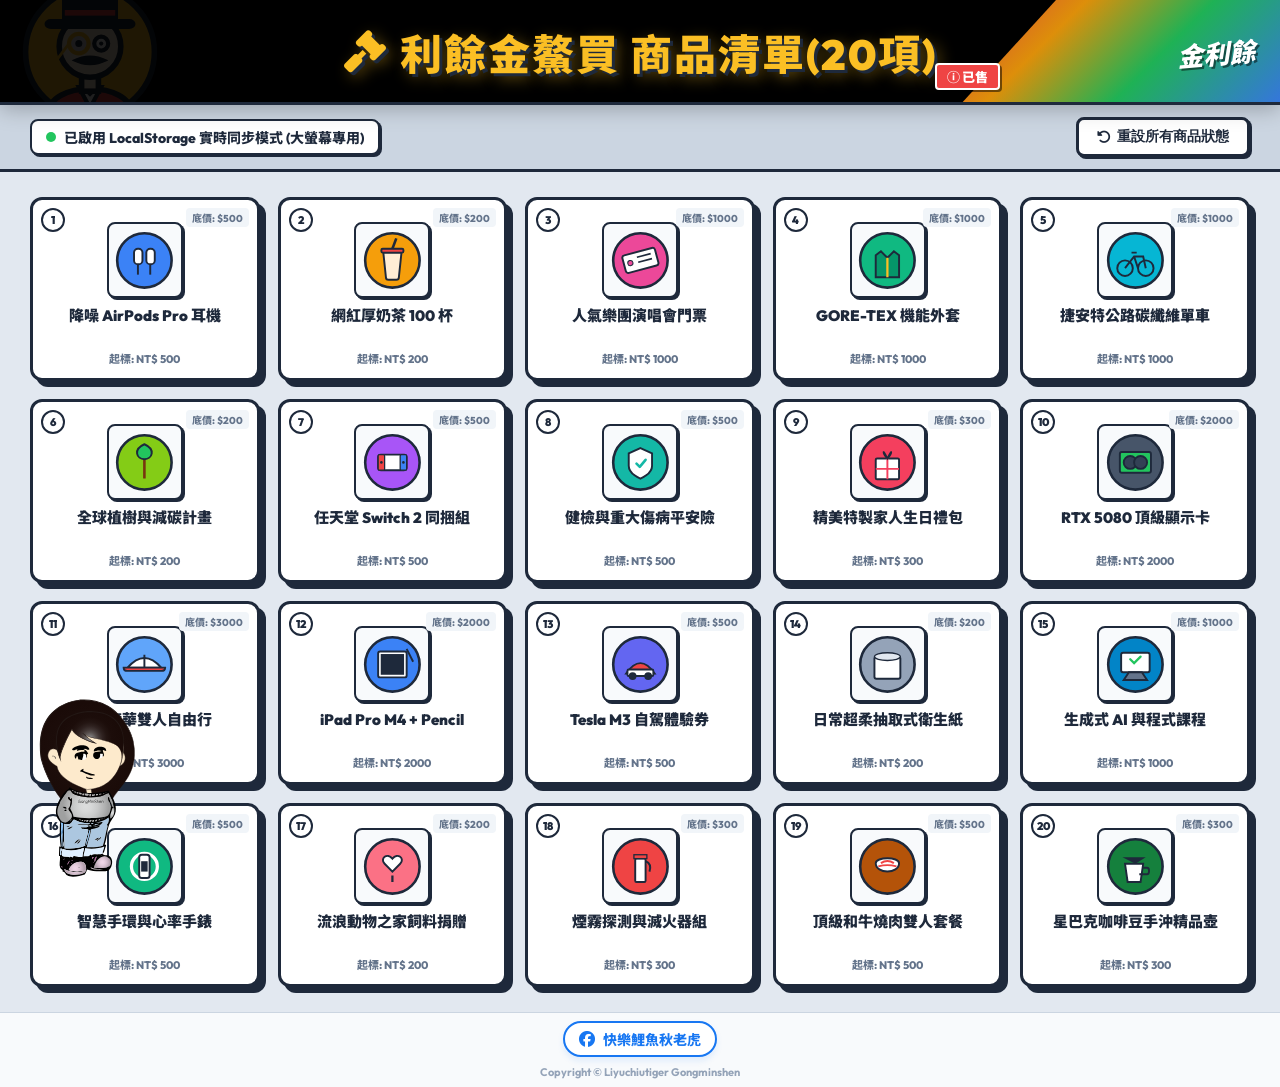
==== catalog.html @ 0e5d4ca4 "202607142139A" ====
<!DOCTYPE html>
<html lang="zh-TW">
<head>
    <meta charset="UTF-8">
    <meta name="viewport" content="width=device-width, initial-scale=1.0">
    <title>利餘金鰲買 - 大螢幕投影商品看板 (20項)</title>
    <link rel="preconnect" href="https://fonts.googleapis.com">
    <link rel="preconnect" href="https://fonts.gstatic.com" crossorigin>
    <link href="https://fonts.googleapis.com/css2?family=Outfit:wght@400;600;800;900&family=Noto+Sans+TC:wght@400;700;900&display=swap" rel="stylesheet">
    <link rel="stylesheet" href="https://cdnjs.cloudflare.com/ajax/libs/font-awesome/6.4.0/css/all.min.css">
    <style>
        :root {
            --primary: #1e293b;
            --border-dark: #1e293b;
            --border-width: 3px;
            --warning: #ef4444; /* 已售紅色 */
            --gold: #f59e0b; /* 標題金色 */
            --flat-shadow: 6px 6px 0px #1e293b;
            --flat-shadow-sm: 4px 4px 0px #1e293b;
            --flat-shadow-xs: 2px 2px 0px #1e293b;
        }

        * {
            box-sizing: border-box;
            margin: 0;
            padding: 0;
        }

        body {
            font-family: 'Outfit', 'Noto Sans TC', sans-serif;
            background-color: #e2e8f0;
            color: var(--primary);
            overflow-x: hidden;
            min-height: 100vh;
            display: flex;
            flex-direction: column;
        }

        /* 頂部投影大標題列 (高度還原圖片風格，帶點現代精緻質感) */
        .catalog-header {
            background-color: #000000;
            width: 100%;
            height: 105px;
            position: relative;
            display: flex;
            align-items: center;
            justify-content: center;
            border-bottom: var(--border-width) solid var(--border-dark);
            overflow: hidden;
            box-shadow: 0 4px 20px rgba(0, 0, 0, 0.25);
        }

        /* 裝飾炫帶 */
        .rainbow-ribbon {
            position: absolute;
            top: 0;
            right: 0;
            width: 320px;
            height: 105px;
            pointer-events: none;
            background: linear-gradient(135deg, rgba(239, 68, 68, 0.9) 0%, rgba(245, 158, 11, 0.9) 30%, rgba(34, 197, 94, 0.9) 60%, rgba(59, 130, 246, 0.9) 100%);
            clip-path: polygon(30% 0, 100% 0, 100% 100%, 0% 100%);
            display: flex;
            align-items: center;
            justify-content: flex-end;
            padding-right: 25px;
        }

        .gold-brand-text {
            color: white;
            font-weight: 900;
            font-size: 26px;
            font-style: italic;
            text-shadow: 2px 2px 0px rgba(0, 0, 0, 0.5);
            transform: rotate(-5deg);
        }

        .catalog-title {
            color: #fbbf24; /* 金黃色 */
            font-size: 42px;
            font-weight: 900;
            letter-spacing: 2px;
            text-shadow: 3px 3px 0px #1e293b, 5px 5px 15px rgba(251, 191, 36, 0.4);
            display: flex;
            align-items: center;
            gap: 12px;
            z-index: 10;
        }

        /* 已售標誌說明 */
        .sold-info-tag {
            position: absolute;
            bottom: 12px;
            right: 280px;
            background-color: var(--warning);
            color: white;
            border: 2px solid white;
            padding: 2px 10px;
            border-radius: 4px;
            font-size: 13px;
            font-weight: 900;
            box-shadow: 2px 2px 0px rgba(0,0,0,0.5);
            z-index: 10;
        }

        /* 吉祥物左下角裝飾 */
        .mascot-bg-decor {
            position: absolute;
            left: 20px;
            bottom: -20px;
            width: 140px;
            opacity: 0.12;
            pointer-events: none;
            transform: scaleX(-1);
        }

        /* 控制工具列 */
        .toolbar {
            padding: 12px 30px;
            background-color: #cbd5e1;
            border-bottom: var(--border-width) solid var(--border-dark);
            display: flex;
            justify-content: space-between;
            align-items: center;
        }

        .status-badge {
            background-color: white;
            border: 2px solid var(--border-dark);
            padding: 6px 14px;
            border-radius: 8px;
            font-size: 14px;
            font-weight: 800;
            display: flex;
            align-items: center;
            gap: 8px;
            box-shadow: var(--flat-shadow-xs);
        }

        .pulse-dot {
            width: 10px;
            height: 10px;
            background-color: #22c55e;
            border-radius: 50%;
            animation: pulseGreen 1.5s infinite;
        }

        @keyframes pulseGreen {
            0% { transform: scale(0.95); box-shadow: 0 0 0 0 rgba(34, 197, 94, 0.7); }
            70% { transform: scale(1); box-shadow: 0 0 0 6px rgba(34, 197, 94, 0); }
            100% { transform: scale(0.95); box-shadow: 0 0 0 0 rgba(34, 197, 94, 0); }
        }

        .btn-reset {
            background: white;
            color: var(--primary);
            border: var(--border-width) solid var(--border-dark);
            padding: 8px 18px;
            font-size: 14px;
            font-weight: 900;
            border-radius: 8px;
            cursor: pointer;
            box-shadow: var(--flat-shadow-xs);
            transition: all 0.15s ease;
            display: inline-flex;
            align-items: center;
            gap: 6px;
        }

        .btn-reset:hover {
            background: #f8fafc;
            transform: translate(-1px, -1px);
            box-shadow: var(--flat-shadow-sm);
        }

        .btn-reset:active {
            transform: translate(1px, 1px);
            box-shadow: none;
        }

        /* 4x5 商品卡片大網格 */
        .catalog-grid {
            flex-grow: 1;
            padding: 25px 30px;
            display: grid;
            grid-template-columns: repeat(5, 1fr);
            grid-template-rows: repeat(4, 1fr);
            gap: 18px;
            max-width: 1600px;
            width: 100%;
            margin: 0 auto;
        }

        /* 商品大卡片 */
        .catalog-card {
            background-color: #ffffff;
            border: var(--border-width) solid var(--border-dark);
            border-radius: 12px;
            padding: 12px;
            display: flex;
            flex-direction: column;
            align-items: center;
            justify-content: space-between;
            position: relative;
            cursor: pointer;
            user-select: none;
            box-shadow: var(--flat-shadow);
            transition: transform 0.15s, box-shadow 0.15s;
            overflow: hidden;
        }

        .catalog-card:hover {
            transform: translate(-2px, -2px);
            box-shadow: 8px 8px 0px var(--border-dark);
        }

        .catalog-card:active {
            transform: translate(2px, 2px);
            box-shadow: var(--flat-shadow-xs);
        }

        /* 商品編號與標籤 */
        .card-number {
            position: absolute;
            top: 8px;
            left: 8px;
            background-color: var(--primary-light);
            border: 2px solid var(--border-dark);
            width: 24px;
            height: 24px;
            border-radius: 50%;
            display: flex;
            align-items: center;
            justify-content: center;
            font-size: 11px;
            font-weight: 900;
        }

        .card-price-tag {
            position: absolute;
            top: 8px;
            right: 8px;
            font-size: 10px;
            font-weight: 800;
            color: #64748b;
            background-color: #f1f5f9;
            padding: 2px 6px;
            border-radius: 4px;
        }

        /* 卡片向量圖標 */
        .card-vector-box {
            width: 76px;
            height: 76px;
            border: 2px solid var(--border-dark);
            border-radius: 8px;
            background-color: #f8fafc;
            display: flex;
            align-items: center;
            justify-content: center;
            margin-top: 10px;
            margin-bottom: 8px;
            box-shadow: var(--flat-shadow-xs);
        }

        .card-vector-box svg {
            width: 90%;
            height: 90%;
        }

        /* 商品名稱 */
        .card-name {
            font-size: 15px;
            font-weight: 900;
            color: var(--primary);
            text-align: center;
            line-height: 1.35;
            margin-bottom: 2px;
            width: 100%;
            display: -webkit-box;
            -webkit-line-clamp: 2;
            -webkit-box-orient: vertical;
            overflow: hidden;
            text-overflow: ellipsis;
            height: 40px;
        }

        /* 底部底價 */
        .card-bottom-price {
            font-size: 11px;
            font-weight: 800;
            color: #64748b;
            margin-top: 2px;
        }

        /* 紅色已售蓋章印章 (極致擬真傾斜設計) */
        .stamp-sold {
            position: absolute;
            width: 130px;
            height: 65px;
            border: 4px double var(--warning);
            border-radius: 8px;
            color: var(--warning);
            display: flex;
            flex-direction: column;
            align-items: center;
            justify-content: center;
            font-weight: 900;
            transform: rotate(-12deg) scale(2);
            opacity: 0;
            pointer-events: none;
            background-color: rgba(255, 255, 255, 0.9);
            z-index: 100;
            top: 50%;
            left: 50%;
            margin-top: -32.5px;
            margin-left: -65px;
            box-shadow: 0 0 5px rgba(239, 68, 68, 0.3);
            transition: all 0.2s cubic-bezier(0.175, 0.885, 0.32, 1.275);
        }

        .stamp-sold-title {
            font-size: 18px;
            letter-spacing: 2px;
            line-height: 1.1;
        }

        .stamp-sold-sub {
            font-size: 9px;
            font-family: var(--font-outfit);
            letter-spacing: 1px;
            line-height: 1.1;
        }

        /* 已售狀態下的卡片與印章樣式 */
        .catalog-card.sold {
            background-color: #fef2f2;
            border-color: var(--warning);
        }

        .catalog-card.sold:hover {
            transform: none;
            box-shadow: var(--flat-shadow);
        }

        .catalog-card.sold .stamp-sold {
            opacity: 1;
            transform: rotate(-12deg) scale(1);
        }

        .catalog-card.sold .card-vector-box {
            filter: grayscale(80%) opacity(60%);
        }

        .catalog-card.sold .card-name {
            color: #94a3b8;
        }

        /* 標註成交資訊 */
        .sold-winner-badge {
            position: absolute;
            bottom: 4px;
            background-color: rgba(30, 41, 59, 0.95);
            color: #fbbf24;
            font-size: 9.5px;
            font-weight: 800;
            padding: 1px 6px;
            border-radius: 4px;
            border: 1px solid var(--border-dark);
            z-index: 110;
            opacity: 0;
            transform: translateY(10px);
            transition: all 0.25s ease;
        }

        .catalog-card.sold .sold-winner-badge {
            opacity: 1;
            transform: translateY(0);
        }

        /* 音效與底部 */
        .bottom-credits {
            text-align: center;
            padding: 8px;
            font-size: 11px;
            color: #94a3b8;
            font-weight: 700;
            background-color: #f8fafc;
            border-top: 1.5px solid #cbd5e1;
        }

        /* --- 新增：吉祥物拖曳與特效樣式 --- */
        .mascot-draggable-container {
            position: fixed;
            left: 20px;
            bottom: 20px;
            width: 130px;
            height: auto;
            z-index: 10000;
            cursor: move;
            user-select: none;
            touch-action: none;
        }

        .mascot-hover-wrapper {
            width: 100%;
            height: auto;
            transition: filter 0.3s ease, transform 0.3s ease;
        }

        .mascot-img {
            width: 100%;
            height: auto;
            display: block;
            pointer-events: none; /* 防止圖片拖曳時瀏覽器預設開啟圖片 */
        }

        /* 懸停時彩色霓虹發光與抖動 */
        .mascot-hover-wrapper:hover {
            animation: mascot-shake 0.15s infinite linear, mascot-neon-glow 1.5s infinite linear;
        }

        @keyframes mascot-shake {
            0% { transform: translate(0, 0) rotate(0deg); }
            20% { transform: translate(-2px, 1px) rotate(-1.5deg); }
            40% { transform: translate(1px, -1px) rotate(1deg); }
            60% { transform: translate(-1px, 2px) rotate(-0.5deg); }
            80% { transform: translate(2px, 1px) rotate(1.5deg); }
            100% { transform: translate(0, 0) rotate(0deg); }
        }

        @keyframes mascot-neon-glow {
            0% {
                filter: drop-shadow(0 0 6px #ff007f) drop-shadow(0 0 15px #ff00ff);
            }
            20% {
                filter: drop-shadow(0 0 6px #00f0ff) drop-shadow(0 0 15px #00f0ff);
            }
            40% {
                filter: drop-shadow(0 0 6px #39ff14) drop-shadow(0 0 15px #39ff14);
            }
            60% {
                filter: drop-shadow(0 0 6px #ffff00) drop-shadow(0 0 15px #ffff00);
            }
            80% {
                filter: drop-shadow(0 0 6px #ff007f) drop-shadow(0 0 15px #ff007f);
            }
            100% {
                filter: drop-shadow(0 0 6px #ff00ff) drop-shadow(0 0 15px #ff00ff);
            }
        }

        /* --- 新增：FB 粉絲專頁按鈕樣式 --- */
        .fb-link-container {
            margin-bottom: 8px;
            display: flex;
            justify-content: center;
        }

        .fb-fanpage-link {
            display: inline-flex;
            align-items: center;
            gap: 8px;
            text-decoration: none;
            color: #1877f2;
            font-weight: 800;
            font-size: 14px;
            padding: 6px 14px;
            background-color: #ffffff;
            border: 2px solid #1877f2;
            border-radius: 20px;
            box-shadow: 0 4px 6px rgba(24, 119, 242, 0.1);
            transition: all 0.2s cubic-bezier(0.175, 0.885, 0.32, 1.275);
        }

        .fb-fanpage-link:hover {
            background-color: #1877f2;
            color: #ffffff;
            box-shadow: 0 6px 12px rgba(24, 119, 242, 0.25);
            transform: translateY(-2px);
        }

        .fb-icon {
            font-size: 16px;
        }
    </style>
</head>
<body>

    <!-- 吉祥物拖曳容器 -->
    <div id="mascot-draggable" class="mascot-draggable-container">
        <div class="mascot-hover-wrapper">
            <img src="image/LiyuChillGuy.svg" alt="吉祥物" class="mascot-img">
        </div>
    </div>

    <!-- 頂部黑底投影橫幅 -->
    <header class="catalog-header">
        <img src="image/Seller.svg" alt="Seller" class="mascot-bg-decor">
        <h1 class="catalog-title">
            <i class="fa-solid fa-gavel text-gold"></i> 利餘金鰲買 商品清單(20項)
        </h1>
        <div class="sold-info-tag">ⓘ 已售</div>
        <div class="rainbow-ribbon">
            <span class="gold-brand-text">金利餘</span>
        </div>
    </header>

    <!-- 工具列 -->
    <div class="toolbar">
        <div class="status-badge">
            <span class="pulse-dot"></span>
            <span>已啟用 LocalStorage 實時同步模式 (大螢幕專用)</span>
        </div>
        <button class="btn-reset" onclick="resetAllStatuses()"><i class="fa-solid fa-rotate-left"></i> 重設所有商品狀態</button>
    </div>

    <!-- 20項商品 4x5 網格 -->
    <main class="catalog-grid" id="catalog-grid">
        <!-- JS 動態生成 20 個商品方塊 -->
    </main>

    <!-- 頁尾宣告 -->
    <footer class="bottom-credits">
        <div class="fb-link-container">
            <a href="https://www.facebook.com/happyliyuchilltiger/" target="_blank" class="fb-fanpage-link">
                <i class="fa-brands fa-facebook fb-icon"></i>
                <span class="fb-text">快樂鯉魚秋老虎</span>
            </a>
        </div>
        Copyright © Liyuchiutiger Gongminshen
    </footer>

    <!-- JS 腳本 -->
    <script>
        // 與 game.js 完美同步的 20 項商品定義
        const ITEMS = [
            { id: 1, name: "降噪 AirPods Pro 耳機", basePrice: 500, svg: `<svg viewBox="0 0 100 100"><circle cx="50" cy="50" r="42" fill="#3b82f6" stroke="#1e293b" stroke-width="4"/><rect x="34" y="32" width="13" height="24" rx="6" fill="#ffffff" stroke="#1e293b" stroke-width="3"/><path d="M 40 56 L 40 72" stroke="#1e293b" stroke-width="3"/><rect x="53" y="32" width="13" height="24" rx="6" fill="#ffffff" stroke="#1e293b" stroke-width="3"/><path d="M 59 56 L 59 72" stroke="#1e293b" stroke-width="3"/></svg>` },
            { id: 2, name: "網紅厚奶茶 100 杯", basePrice: 200, svg: `<svg viewBox="0 0 100 100"><circle cx="50" cy="50" r="42" fill="#f59e0b" stroke="#1e293b" stroke-width="4"/><path d="M 36 38 L 40 76 A 4 4 0 0 0 44 80 L 56 80 A 4 4 0 0 0 60 76 L 64 38 Z" fill="#ffedd5" stroke="#1e293b" stroke-width="3"/><rect x="33" y="32" width="34" height="6" fill="#ef4444" stroke="#1e293b" stroke-width="3" rx="2"/><path d="M 50 32 L 56 16" stroke="#1e293b" stroke-width="4"/></svg>` },
            { id: 3, name: "人氣樂團演唱會門票", basePrice: 1000, svg: `<svg viewBox="0 0 100 100"><circle cx="50" cy="50" r="42" fill="#ec4899" stroke="#1e293b" stroke-width="4"/><g transform="rotate(-15 50 50)"><rect x="24" y="36" width="52" height="28" rx="4" fill="#ffffff" stroke="#1e293b" stroke-width="3"/><circle cx="34" cy="50" r="4" fill="#ec4899" stroke="#1e293b" stroke-width="1.5"/><line x1="46" y1="44" x2="68" y2="44" stroke="#1e293b" stroke-width="2.5"/><line x1="46" y1="52" x2="68" y2="52" stroke="#1e293b" stroke-width="2.5"/></g></svg>` },
            { id: 4, name: "GORE-TEX 機能外套", basePrice: 1000, svg: `<svg viewBox="0 0 100 100"><circle cx="50" cy="50" r="42" fill="#10b981" stroke="#1e293b" stroke-width="4"/><path d="M 32 42 L 40 36 L 50 46 L 60 36 L 68 42 L 68 76 L 32 76 Z" fill="#059669" stroke="#1e293b" stroke-width="3"/><path d="M 50 46 L 50 76" stroke="#fbbf24" stroke-width="3.5"/></svg>` },
            { id: 5, name: "捷安特公路碳纖維單車", basePrice: 1000, svg: `<svg viewBox="0 0 100 100"><circle cx="50" cy="50" r="42" fill="#06b6d4" stroke="#1e293b" stroke-width="4"/><circle cx="34" cy="62" r="12" fill="none" stroke="#1e293b" stroke-width="3"/><circle cx="66" cy="62" r="12" fill="none" stroke="#1e293b" stroke-width="3"/><path d="M 34 62 L 48 44 L 62 44 L 66 62 M 48 44 L 54 62 M 44 38 L 52 38" fill="none" stroke="#1e293b" stroke-width="3"/></svg>` },
            { id: 6, name: "全球植樹與減碳計畫", basePrice: 200, svg: `<svg viewBox="0 0 100 100"><circle cx="50" cy="50" r="42" fill="#84cc16" stroke="#1e293b" stroke-width="4"/><path d="M 50 75 L 50 45" stroke="#78350f" stroke-width="4"/><path d="M 50 45 C 38 45 32 30 50 22 C 68 30 62 45 50 45 Z" fill="#22c55e" stroke="#1e293b" stroke-width="3"/></svg>` },
            { id: 7, name: "任天堂 Switch 2 同捆組", basePrice: 500, svg: `<svg viewBox="0 0 100 100"><circle cx="50" cy="50" r="42" fill="#a855f7" stroke="#1e293b" stroke-width="4"/><rect x="28" y="38" width="44" height="24" rx="4" fill="#ffffff" stroke="#1e293b" stroke-width="3"/><rect x="28" y="38" width="10" height="24" rx="2" fill="#ef4444" stroke="#1e293b" stroke-width="2"/><rect x="62" y="38" width="10" height="24" rx="2" fill="#3b82f6" stroke="#1e293b" stroke-width="2"/><circle cx="33" cy="50" r="2" fill="#1e293b"/><circle cx="67" cy="50" r="2" fill="#1e293b"/></svg>` },
            { id: 8, name: "健檢與重大傷病平安險", basePrice: 500, svg: `<svg viewBox="0 0 100 100"><circle cx="50" cy="50" r="42" fill="#14b8a6" stroke="#1e293b" stroke-width="4"/><path d="M 50 28 L 68 36 L 68 55 C 68 68, 50 75, 50 75 C 50 75, 32 68, 32 55 L 32 36 Z" fill="#ffffff" stroke="#1e293b" stroke-width="3"/><path d="M 44 52 L 49 57 L 58 46" fill="none" stroke="#14b8a6" stroke-width="4" stroke-linecap="round" stroke-linejoin="round"/></svg>` },
            { id: 9, name: "精美特製家人生日禮包", basePrice: 300, svg: `<svg viewBox="0 0 100 100"><circle cx="50" cy="50" r="42" fill="#f43f5e" stroke="#1e293b" stroke-width="4"/><rect x="32" y="44" width="36" height="32" rx="2" fill="#ffffff" stroke="#1e293b" stroke-width="3"/><path d="M 50 44 L 50 76 M 32 60 L 68 60" stroke="#f43f5e" stroke-width="3"/><path d="M 50 44 C 42 36, 42 26, 50 44 C 58 26, 58 36, 50 44 Z" fill="#f43f5e" stroke="#1e293b" stroke-width="2.5"/></svg>` },
            { id: 10, name: "RTX 5080 頂級顯示卡", basePrice: 2000, svg: `<svg viewBox="0 0 100 100"><circle cx="50" cy="50" r="42" fill="#475569" stroke="#1e293b" stroke-width="4"/><rect x="26" y="34" width="48" height="32" rx="3" fill="#22c55e" stroke="#1e293b" stroke-width="3"/><circle cx="42" cy="50" r="10" fill="#334155" stroke="#1e293b" stroke-width="3"/><circle cx="58" cy="50" r="10" fill="#334155" stroke="#1e293b" stroke-width="3"/></svg>` },
            { id: 11, name: "東京奢華雙人自由行", basePrice: 3000, svg: `<svg viewBox="0 0 100 100"><circle cx="50" cy="50" r="42" fill="#60a5fa" stroke="#1e293b" stroke-width="4"/><path d="M 24 55 Q 50 25 76 55 Z" fill="#ffffff" stroke="#1e293b" stroke-width="3"/><path d="M 18 55 L 82 55 Q 82 60 76 60 L 24 60 Q 18 60 18 55 Z" fill="#ef4444" stroke="#1e293b" stroke-width="3"/><path d="M 50 35 L 50 55" stroke="#1e293b" stroke-width="3"/></svg>` },
            { id: 12, name: "iPad Pro M4 + Pencil", basePrice: 2000, svg: `<svg viewBox="0 0 100 100"><circle cx="50" cy="50" r="42" fill="#3b82f6" stroke="#1e293b" stroke-width="4"/><rect x="28" y="30" width="44" height="40" rx="3" fill="#ffffff" stroke="#1e293b" stroke-width="3"/><rect x="32" y="34" width="36" height="32" fill="#1e293b"/><line x1="72" y1="26" x2="82" y2="46" stroke="#1e293b" stroke-width="3"/></svg>` },
            { id: 13, name: "Tesla M3 自駕體驗券", basePrice: 500, svg: `<svg viewBox="0 0 100 100"><circle cx="50" cy="50" r="42" fill="#6366f1" stroke="#1e293b" stroke-width="4"/><path d="M 28 64 Q 50 32 72 64 Z" fill="#ef4444" stroke="#1e293b" stroke-width="3"/><rect x="30" y="58" width="40" height="10" fill="#ffffff" stroke="#1e293b" stroke-width="3" rx="2"/><circle cx="38" cy="68" r="6" fill="#1e293b"/><circle cx="62" cy="68" r="6" fill="#1e293b"/></svg>` },
            { id: 14, name: "日常超柔抽取式衛生紙", basePrice: 200, svg: `<svg viewBox="0 0 100 100"><circle cx="50" cy="50" r="42" fill="#94a3b8" stroke="#1e293b" stroke-width="4"/><rect x="30" y="38" width="40" height="34" rx="3" fill="#ffffff" stroke="#1e293b" stroke-width="3"/><ellipse cx="50" cy="38" rx="20" ry="6" fill="#e2e8f0" stroke="#1e293b" stroke-width="2"/></svg>` },
            { id: 15, name: "生成式 AI 與程式課程", basePrice: 1000, svg: `<svg viewBox="0 0 100 100"><circle cx="50" cy="50" r="42" fill="#0284c7" stroke="#1e293b" stroke-width="4"/><rect x="28" y="32" width="44" height="30" rx="3" fill="#ffffff" stroke="#1e293b" stroke-width="3"/><path d="M 40 62 L 32 74 L 68 74 L 60 62 Z" fill="#64748b" stroke="#1e293b" stroke-width="3"/><path d="M 42 42 L 48 48 L 58 38" fill="none" stroke="#22c55e" stroke-width="3.5" stroke-linecap="round"/></svg>` },
            { id: 16, name: "智慧手環與心率手錶", basePrice: 500, svg: `<svg viewBox="0 0 100 100"><circle cx="50" cy="50" r="42" fill="#10b981" stroke="#1e293b" stroke-width="4"/><circle cx="50" cy="50" r="20" fill="none" stroke="#ffffff" stroke-width="5"/><rect x="42" y="32" width="16" height="36" rx="4" fill="#ffffff" stroke="#1e293b" stroke-width="3"/><rect x="45" y="42" width="10" height="16" fill="#1e293b"/></svg>` },
            { id: 17, name: "流浪動物之家飼料捐贈", basePrice: 200, svg: `<svg viewBox="0 0 100 100"><circle cx="50" cy="50" r="42" fill="#fb7185" stroke="#1e293b" stroke-width="4"/><path d="M 38 46 C 30 38, 42 28, 50 38 C 58 28, 70 38, 62 46 L 50 58 Z" fill="#ffffff" stroke="#1e293b" stroke-width="3"/><path d="M 50 64 L 50 74" stroke="#1e293b" stroke-width="3.5"/></svg>` },
            { id: 18, name: "煙霧探測與滅火器組", basePrice: 300, svg: `<svg viewBox="0 0 100 100"><circle cx="50" cy="50" r="42" fill="#ef4444" stroke="#1e293b" stroke-width="4"/><rect x="42" y="38" width="16" height="36" rx="2" fill="#ffffff" stroke="#1e293b" stroke-width="3"/><rect x="40" y="32" width="20" height="6" fill="#ef4444" stroke="#1e293b" stroke-width="2"/><path d="M 58 42 Q 68 46 64 58" fill="none" stroke="#1e293b" stroke-width="3"/></svg>` },
            { id: 19, name: "頂級和牛燒肉雙人套餐", basePrice: 500, svg: `<svg viewBox="0 0 100 100"><circle cx="50" cy="50" r="42" fill="#b45309" stroke="#1e293b" stroke-width="4"/><path d="M 32 45 C 32 35, 68 35, 68 45 C 68 62, 32 62, 32 45 Z" fill="#ffffff" stroke="#1e293b" stroke-width="3"/><path d="M 40 45 Q 50 38 60 45 M 36 50 Q 50 46 64 50" fill="none" stroke="#ef4444" stroke-width="3"/></svg>` },
            { id: 20, name: "星巴克咖啡豆手沖精品壺", basePrice: 300, svg: `<svg viewBox="0 0 100 100"><circle cx="50" cy="50" r="42" fill="#15803d" stroke="#1e293b" stroke-width="4"/><path d="M 34 46 L 62 46 L 58 74 L 38 74 Z" fill="#ffffff" stroke="#1e293b" stroke-width="3"/><path d="M 62 52 L 68 52 C 72 52, 72 62, 68 62 L 56 62" fill="none" stroke="#1e293b" stroke-width="3"/><path d="M 30 36 L 66 36 L 50 46 Z" fill="#1e293b"/></svg>` }
        ];

        // 追蹤本頁面手動設定的「已售」狀態 (在不與 LocalStorage 連動時)
        const manualSoldState = {};

        // Web Audio API 蓋章音效合成器
        const AudioStamp = {
            ctx: null,
            init() {
                if (!this.ctx) {
                    this.ctx = new (window.AudioContext || window.webkitAudioContext)();
                }
                if (this.ctx.state === 'suspended') {
                    this.ctx.resume();
                }
            },
            play() {
                try {
                    this.init();
                    const ctx = this.ctx;
                    
                    // 1. 低頻木槌撞擊聲
                    const osc = ctx.createOscillator();
                    const gain = ctx.createGain();
                    osc.connect(gain);
                    gain.connect(ctx.destination);
                    
                    osc.frequency.setValueAtTime(160, ctx.currentTime);
                    osc.frequency.exponentialRampToValueAtTime(40, ctx.currentTime + 0.15);
                    
                    gain.gain.setValueAtTime(0.6, ctx.currentTime);
                    gain.gain.linearRampToValueAtTime(0.01, ctx.currentTime + 0.15);
                    
                    osc.start();
                    osc.stop(ctx.currentTime + 0.16);

                    // 2. 高頻摩擦「沙」聲 (白噪音)
                    const bufferSize = ctx.sampleRate * 0.08;
                    const buffer = ctx.createBuffer(1, bufferSize, ctx.sampleRate);
                    const data = buffer.getChannelData(0);
                    for (let i = 0; i < bufferSize; i++) {
                        data[i] = Math.random() * 2 - 1;
                    }
                    
                    const noise = ctx.createBufferSource();
                    noise.buffer = buffer;
                    
                    const filter = ctx.createBiquadFilter();
                    filter.type = "bandpass";
                    filter.frequency.value = 1000;
                    
                    const noiseGain = ctx.createGain();
                    noiseGain.gain.setValueAtTime(0.25, ctx.currentTime);
                    noiseGain.gain.exponentialRampToValueAtTime(0.01, ctx.currentTime + 0.08);
                    
                    noise.connect(filter);
                    filter.connect(noiseGain);
                    noiseGain.connect(ctx.destination);
                    
                    noise.start();
                    noise.stop(ctx.currentTime + 0.09);
                } catch (e) {
                    console.log("Audio play failed:", e);
                }
            }
        };

        // 渲染 20 個商品方塊
        function initGrid() {
            const grid = document.getElementById("catalog-grid");
            grid.innerHTML = "";

            ITEMS.forEach(item => {
                const card = document.createElement("div");
                card.className = "catalog-card";
                card.id = `catalog-card-${item.id}`;
                card.innerHTML = `
                    <div class="card-number">${item.id}</div>
                    <div class="card-price-tag">底價: $${item.basePrice}</div>
                    <div class="card-vector-box">${item.svg}</div>
                    <div class="card-name">${item.name}</div>
                    <div class="card-bottom-price">起標: NT$ ${item.basePrice}</div>
                    
                    <!-- 紅色已售蓋章印章 -->
                    <div class="stamp-sold">
                        <span class="stamp-sold-title">已 售</span>
                        <span class="stamp-sold-sub">SOLD OUT</span>
                    </div>

                    <!-- 得標者資訊 -->
                    <div class="sold-winner-badge" id="winner-badge-${item.id}">得標：本組</div>
                `;

                // 綁定手動點擊事件
                card.addEventListener("click", () => {
                    toggleManualSold(item.id);
                });

                grid.appendChild(card);
            });
        }

        // 手動切換已售狀態 (當老師投影看板時，可以直接用滑鼠或平板點擊卡片)
        function toggleManualSold(id) {
            const card = document.getElementById(`catalog-card-${id}`);
            const isSold = card.classList.contains("sold");
            
            AudioStamp.play();

            if (isSold) {
                card.classList.remove("sold");
                manualSoldState[id] = false;
                // 清理 LocalStorage 中的這筆，以防連動模式覆寫
                removeLocalStorageItem(id);
            } else {
                card.classList.add("sold");
                manualSoldState[id] = true;
                const badge = document.getElementById(`winner-badge-${id}`);
                badge.textContent = "手動已售 ⓘ";
            }
        }

        function removeLocalStorageItem(id) {
            try {
                let soldItems = JSON.parse(localStorage.getItem('sold_items') || '{}');
                if (soldItems[id]) {
                    delete soldItems[id];
                    localStorage.setItem('sold_items', JSON.stringify(soldItems));
                }
            } catch (e) {}
        }

        // 重設所有狀態
        function resetAllStatuses() {
            AudioStamp.play();
            ITEMS.forEach(item => {
                const card = document.getElementById(`catalog-card-${item.id}`);
                card.classList.remove("sold");
                manualSoldState[item.id] = false;
            });
            try {
                localStorage.removeItem('sold_items');
            } catch (e) {}
        }

        // 實時讀取 LocalStorage 同步遊戲中已售狀態
        let lastSoldKeysStr = "";
        function syncWithLocalStorage() {
            try {
                const soldItems = JSON.parse(localStorage.getItem('sold_items') || '{}');
                const soldKeys = Object.keys(soldItems);
                const soldKeysStr = JSON.stringify(soldItems);
                
                // 比對是否有新增的得標商品，有則播放音效
                if (soldKeysStr !== lastSoldKeysStr) {
                    // 找出新售出的商品
                    soldKeys.forEach(id => {
                        const card = document.getElementById(`catalog-card-${id}`);
                        if (card && !card.classList.contains("sold")) {
                            card.classList.add("sold");
                            AudioStamp.play();
                        }
                        
                        const winnerInfo = soldItems[id];
                        const badge = document.getElementById(`winner-badge-${id}`);
                        if (badge) {
                            badge.textContent = `${winnerInfo.winner} ($${winnerInfo.price})`;
                        }
                    });

                    // 找出被重置/刪除的商品
                    ITEMS.forEach(item => {
                        if (!soldItems[item.id] && !manualSoldState[item.id]) {
                            const card = document.getElementById(`catalog-card-${item.id}`);
                            if (card) card.classList.remove("sold");
                        }
                    });

                    lastSoldKeysStr = soldKeysStr;
                }
            } catch (e) {
                console.error("Sync error:", e);
            }
        }

        // 初始化與定時器
        window.onload = function() {
            initGrid();
            // 每秒同步一次 LocalStorage 狀態
            setInterval(syncWithLocalStorage, 1000);
        };

        // 吉祥物拖曳邏輯
        (function() {
            const draggable = document.getElementById('mascot-draggable');
            if (!draggable) return;

            let isDragging = false;
            let startX, startY;
            let initialX, initialY;

            // 初始化位置
            draggable.style.left = '20px';
            draggable.style.bottom = '20px';

            function dragStart(e) {
                const clientX = e.type === 'touchstart' ? e.touches[0].clientX : e.clientX;
                const clientY = e.type === 'touchstart' ? e.touches[0].clientY : e.clientY;

                isDragging = true;
                const rect = draggable.getBoundingClientRect();
                
                startX = clientX - rect.left;
                startY = clientY - rect.top;

                initialX = rect.left;
                initialY = rect.top;
                
                draggable.style.bottom = 'auto';
                draggable.style.right = 'auto';
                draggable.style.left = `${initialX}px`;
                draggable.style.top = `${initialY}px`;
            }

            function drag(e) {
                if (!isDragging) return;
                
                // 只有在拖曳時才呼叫 preventDefault 防止背景滾動
                if (e.cancelable) {
                    e.preventDefault();
                }

                const clientX = e.type === 'touchmove' ? e.touches[0].clientX : e.clientX;
                const clientY = e.type === 'touchmove' ? e.touches[0].clientY : e.clientY;

                let newX = clientX - startX;
                let newY = clientY - startY;

                const rect = draggable.getBoundingClientRect();
                const minX = 0;
                const minY = 0;
                const maxX = window.innerWidth - rect.width;
                const maxY = window.innerHeight - rect.height;

                if (newX < minX) newX = minX;
                if (newX > maxX) newX = maxX;
                if (newY < minY) newY = minY;
                if (newY > maxY) newY = maxY;

                draggable.style.left = `${newX}px`;
                draggable.style.top = `${newY}px`;
            }

            function dragEnd() {
                isDragging = false;
            }

            // 滑鼠事件
            draggable.addEventListener('mousedown', dragStart);
            document.addEventListener('mousemove', drag);
            document.addEventListener('mouseup', dragEnd);

            // 觸控事件
            draggable.addEventListener('touchstart', dragStart, { passive: true });
            document.addEventListener('touchmove', drag, { passive: false });
            document.addEventListener('touchend', dragEnd);
        })();
    </script>
</body>
</html>
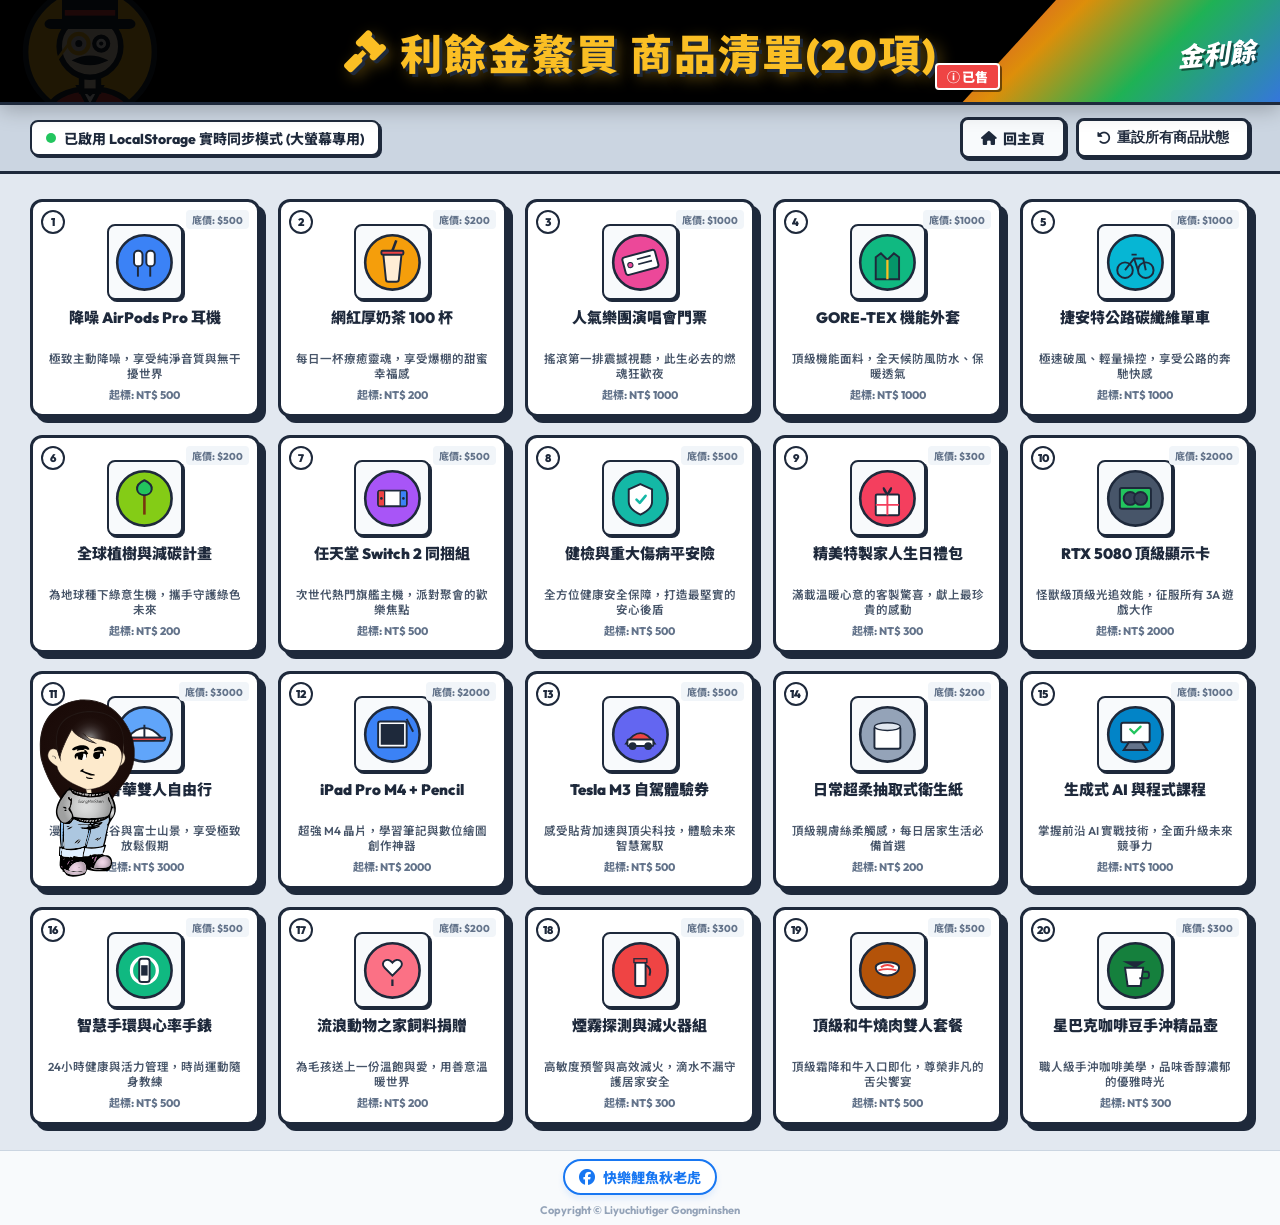
==== commit b03f7d49: "202609050955A" ====
--- a/catalog.html
+++ b/catalog.html
@@ -285,6 +285,23 @@
             height: 40px;
         }
 
+        /* 商品廣告文案 (吸引人宣傳詞) */
+        .card-desc {
+            font-size: 11.5px;
+            font-weight: 600;
+            color: #475569;
+            text-align: center;
+            line-height: 1.3;
+            margin: 2px 0;
+            width: 100%;
+            display: -webkit-box;
+            -webkit-line-clamp: 2;
+            -webkit-box-orient: vertical;
+            overflow: hidden;
+            text-overflow: ellipsis;
+            min-height: 30px;
+        }
+
         /* 底部底價 */
         .card-bottom-price {
             font-size: 11px;
@@ -483,9 +500,207 @@
         .fb-icon {
             font-size: 16px;
         }
+
+        /* --- 得標輸入彈窗樣式 --- */
+        .modal-overlay {
+            position: fixed;
+            top: 0;
+            left: 0;
+            width: 100vw;
+            height: 100vh;
+            background-color: rgba(15, 23, 42, 0.7);
+            backdrop-filter: blur(4px);
+            z-index: 20000;
+            display: flex;
+            align-items: center;
+            justify-content: center;
+            padding: 20px;
+        }
+
+        .modal-card {
+            background-color: #ffffff;
+            border: 3px solid #1e293b;
+            border-radius: 14px;
+            box-shadow: 8px 8px 0px #1e293b;
+            width: 100%;
+            max-width: 440px;
+            overflow: hidden;
+            animation: modalPop 0.2s cubic-bezier(0.175, 0.885, 0.32, 1.275);
+        }
+
+        @keyframes modalPop {
+            0% { transform: scale(0.9); opacity: 0; }
+            100% { transform: scale(1); opacity: 1; }
+        }
+
+        .modal-header {
+            background-color: #1e293b;
+            color: #fbbf24;
+            padding: 14px 20px;
+            display: flex;
+            align-items: center;
+            justify-content: space-between;
+        }
+
+        .modal-title {
+            font-size: 17px;
+            font-weight: 900;
+            display: flex;
+            align-items: center;
+            gap: 8px;
+        }
+
+        .modal-close {
+            background: none;
+            border: none;
+            color: #ffffff;
+            font-size: 24px;
+            cursor: pointer;
+            line-height: 1;
+        }
+
+        .modal-body {
+            padding: 20px;
+            display: flex;
+            flex-direction: column;
+            gap: 14px;
+        }
+
+        .modal-info {
+            font-size: 14px;
+            font-weight: 700;
+            color: #475569;
+            background: #f8fafc;
+            padding: 8px 12px;
+            border-radius: 6px;
+            border: 1.5px solid #cbd5e1;
+        }
+
+        .modal-form-group {
+            display: flex;
+            flex-direction: column;
+            gap: 6px;
+        }
+
+        .modal-form-group label {
+            font-size: 13.5px;
+            font-weight: 800;
+            color: #1e293b;
+            display: flex;
+            align-items: center;
+            gap: 6px;
+        }
+
+        .modal-form-group input {
+            padding: 10px 14px;
+            border: 2px solid #1e293b;
+            border-radius: 8px;
+            font-size: 15px;
+            font-weight: 700;
+            outline: none;
+            transition: all 0.15s;
+        }
+
+        .modal-form-group input:focus {
+            border-color: #2563eb;
+            background-color: #eff6ff;
+            box-shadow: 2px 2px 0px #1e293b;
+        }
+
+        .modal-footer {
+            padding: 12px 20px 18px 20px;
+            display: flex;
+            flex-wrap: wrap;
+            gap: 8px;
+            justify-content: flex-end;
+            background-color: #f8fafc;
+            border-top: 2px solid #e2e8f0;
+        }
+
+        .btn-modal {
+            padding: 8px 15px;
+            border-radius: 8px;
+            font-size: 13px;
+            font-weight: 800;
+            cursor: pointer;
+            border: 2px solid #1e293b;
+            box-shadow: 2px 2px 0px #1e293b;
+            transition: all 0.15s;
+            display: inline-flex;
+            align-items: center;
+            gap: 6px;
+        }
+
+        .btn-modal:hover {
+            transform: translate(-1px, -1px);
+            box-shadow: 3px 3px 0px #1e293b;
+        }
+
+        .btn-modal:active {
+            transform: translate(1px, 1px);
+            box-shadow: none;
+        }
+
+        .btn-confirm {
+            background-color: #16a34a;
+            color: #ffffff;
+        }
+
+        .btn-simple-sold {
+            background-color: #d97706;
+            color: #ffffff;
+        }
+
+        .btn-cancel-sold {
+            background-color: #ef4444;
+            color: #ffffff;
+        }
+
+        .btn-close {
+            background-color: #ffffff;
+            color: #1e293b;
+        }
     </style>
 </head>
 <body>
+
+    <!-- 得標輸入彈窗 (Modal) -->
+    <div id="winner-modal-overlay" class="modal-overlay" style="display: none;" onclick="handleModalOverlayClick(event)">
+        <div class="modal-card" onclick="event.stopPropagation()">
+            <div class="modal-header">
+                <div class="modal-title">
+                    <i class="fa-solid fa-gavel"></i>
+                    <span id="modal-item-title">#01 商品名稱</span>
+                </div>
+                <button class="modal-close" onclick="closeWinnerModal()">&times;</button>
+            </div>
+            <div class="modal-body">
+                <div class="modal-info">
+                    起標底價：<strong id="modal-item-baseprice" style="color: #059669;">NT$ 500</strong>
+                </div>
+                <div class="modal-form-group">
+                    <label for="modal-input-group"><i class="fa-solid fa-users"></i> 得標組別 / 得標者</label>
+                    <input type="text" id="modal-input-group" placeholder="例如：第 1 組、第 2 組" autocomplete="off">
+                </div>
+                <div class="modal-form-group">
+                    <label for="modal-input-price"><i class="fa-solid fa-coins"></i> 得標金額 (NT$)</label>
+                    <input type="number" id="modal-input-price" placeholder="請輸入得標金額" min="0" step="100">
+                </div>
+            </div>
+            <div class="modal-footer">
+                <button class="btn-modal btn-confirm" onclick="confirmWinner()">
+                    <i class="fa-solid fa-check"></i> 確認得標
+                </button>
+                <button class="btn-modal btn-simple-sold" onclick="confirmSimpleSold()">
+                    <i class="fa-solid fa-stamp"></i> 僅標記已售
+                </button>
+                <button class="btn-modal btn-cancel-sold" id="btn-cancel-sold" onclick="removeSoldStatus()" style="display: none;">
+                    <i class="fa-solid fa-trash-can"></i> 取消已售
+                </button>
+                <button class="btn-modal btn-close" onclick="closeWinnerModal()">關閉</button>
+            </div>
+        </div>
+    </div>
 
     <!-- 吉祥物拖曳容器 -->
     <div id="mascot-draggable" class="mascot-draggable-container">
@@ -512,7 +727,10 @@
             <span class="pulse-dot"></span>
             <span>已啟用 LocalStorage 實時同步模式 (大螢幕專用)</span>
         </div>
-        <button class="btn-reset" onclick="resetAllStatuses()"><i class="fa-solid fa-rotate-left"></i> 重設所有商品狀態</button>
+        <div style="display: flex; align-items: center; gap: 10px;">
+            <a href="index.html" class="btn-reset" style="text-decoration: none; color: inherit; background-color: #f8fafc;"><i class="fa-solid fa-house"></i> 回主頁</a>
+            <button class="btn-reset" onclick="resetAllStatuses()"><i class="fa-solid fa-rotate-left"></i> 重設所有商品狀態</button>
+        </div>
     </div>
 
     <!-- 20項商品 4x5 網格 -->
@@ -535,26 +753,26 @@
     <script>
         // 與 game.js 完美同步的 20 項商品定義
         const ITEMS = [
-            { id: 1, name: "降噪 AirPods Pro 耳機", basePrice: 500, svg: `<svg viewBox="0 0 100 100"><circle cx="50" cy="50" r="42" fill="#3b82f6" stroke="#1e293b" stroke-width="4"/><rect x="34" y="32" width="13" height="24" rx="6" fill="#ffffff" stroke="#1e293b" stroke-width="3"/><path d="M 40 56 L 40 72" stroke="#1e293b" stroke-width="3"/><rect x="53" y="32" width="13" height="24" rx="6" fill="#ffffff" stroke="#1e293b" stroke-width="3"/><path d="M 59 56 L 59 72" stroke="#1e293b" stroke-width="3"/></svg>` },
-            { id: 2, name: "網紅厚奶茶 100 杯", basePrice: 200, svg: `<svg viewBox="0 0 100 100"><circle cx="50" cy="50" r="42" fill="#f59e0b" stroke="#1e293b" stroke-width="4"/><path d="M 36 38 L 40 76 A 4 4 0 0 0 44 80 L 56 80 A 4 4 0 0 0 60 76 L 64 38 Z" fill="#ffedd5" stroke="#1e293b" stroke-width="3"/><rect x="33" y="32" width="34" height="6" fill="#ef4444" stroke="#1e293b" stroke-width="3" rx="2"/><path d="M 50 32 L 56 16" stroke="#1e293b" stroke-width="4"/></svg>` },
-            { id: 3, name: "人氣樂團演唱會門票", basePrice: 1000, svg: `<svg viewBox="0 0 100 100"><circle cx="50" cy="50" r="42" fill="#ec4899" stroke="#1e293b" stroke-width="4"/><g transform="rotate(-15 50 50)"><rect x="24" y="36" width="52" height="28" rx="4" fill="#ffffff" stroke="#1e293b" stroke-width="3"/><circle cx="34" cy="50" r="4" fill="#ec4899" stroke="#1e293b" stroke-width="1.5"/><line x1="46" y1="44" x2="68" y2="44" stroke="#1e293b" stroke-width="2.5"/><line x1="46" y1="52" x2="68" y2="52" stroke="#1e293b" stroke-width="2.5"/></g></svg>` },
-            { id: 4, name: "GORE-TEX 機能外套", basePrice: 1000, svg: `<svg viewBox="0 0 100 100"><circle cx="50" cy="50" r="42" fill="#10b981" stroke="#1e293b" stroke-width="4"/><path d="M 32 42 L 40 36 L 50 46 L 60 36 L 68 42 L 68 76 L 32 76 Z" fill="#059669" stroke="#1e293b" stroke-width="3"/><path d="M 50 46 L 50 76" stroke="#fbbf24" stroke-width="3.5"/></svg>` },
-            { id: 5, name: "捷安特公路碳纖維單車", basePrice: 1000, svg: `<svg viewBox="0 0 100 100"><circle cx="50" cy="50" r="42" fill="#06b6d4" stroke="#1e293b" stroke-width="4"/><circle cx="34" cy="62" r="12" fill="none" stroke="#1e293b" stroke-width="3"/><circle cx="66" cy="62" r="12" fill="none" stroke="#1e293b" stroke-width="3"/><path d="M 34 62 L 48 44 L 62 44 L 66 62 M 48 44 L 54 62 M 44 38 L 52 38" fill="none" stroke="#1e293b" stroke-width="3"/></svg>` },
-            { id: 6, name: "全球植樹與減碳計畫", basePrice: 200, svg: `<svg viewBox="0 0 100 100"><circle cx="50" cy="50" r="42" fill="#84cc16" stroke="#1e293b" stroke-width="4"/><path d="M 50 75 L 50 45" stroke="#78350f" stroke-width="4"/><path d="M 50 45 C 38 45 32 30 50 22 C 68 30 62 45 50 45 Z" fill="#22c55e" stroke="#1e293b" stroke-width="3"/></svg>` },
-            { id: 7, name: "任天堂 Switch 2 同捆組", basePrice: 500, svg: `<svg viewBox="0 0 100 100"><circle cx="50" cy="50" r="42" fill="#a855f7" stroke="#1e293b" stroke-width="4"/><rect x="28" y="38" width="44" height="24" rx="4" fill="#ffffff" stroke="#1e293b" stroke-width="3"/><rect x="28" y="38" width="10" height="24" rx="2" fill="#ef4444" stroke="#1e293b" stroke-width="2"/><rect x="62" y="38" width="10" height="24" rx="2" fill="#3b82f6" stroke="#1e293b" stroke-width="2"/><circle cx="33" cy="50" r="2" fill="#1e293b"/><circle cx="67" cy="50" r="2" fill="#1e293b"/></svg>` },
-            { id: 8, name: "健檢與重大傷病平安險", basePrice: 500, svg: `<svg viewBox="0 0 100 100"><circle cx="50" cy="50" r="42" fill="#14b8a6" stroke="#1e293b" stroke-width="4"/><path d="M 50 28 L 68 36 L 68 55 C 68 68, 50 75, 50 75 C 50 75, 32 68, 32 55 L 32 36 Z" fill="#ffffff" stroke="#1e293b" stroke-width="3"/><path d="M 44 52 L 49 57 L 58 46" fill="none" stroke="#14b8a6" stroke-width="4" stroke-linecap="round" stroke-linejoin="round"/></svg>` },
-            { id: 9, name: "精美特製家人生日禮包", basePrice: 300, svg: `<svg viewBox="0 0 100 100"><circle cx="50" cy="50" r="42" fill="#f43f5e" stroke="#1e293b" stroke-width="4"/><rect x="32" y="44" width="36" height="32" rx="2" fill="#ffffff" stroke="#1e293b" stroke-width="3"/><path d="M 50 44 L 50 76 M 32 60 L 68 60" stroke="#f43f5e" stroke-width="3"/><path d="M 50 44 C 42 36, 42 26, 50 44 C 58 26, 58 36, 50 44 Z" fill="#f43f5e" stroke="#1e293b" stroke-width="2.5"/></svg>` },
-            { id: 10, name: "RTX 5080 頂級顯示卡", basePrice: 2000, svg: `<svg viewBox="0 0 100 100"><circle cx="50" cy="50" r="42" fill="#475569" stroke="#1e293b" stroke-width="4"/><rect x="26" y="34" width="48" height="32" rx="3" fill="#22c55e" stroke="#1e293b" stroke-width="3"/><circle cx="42" cy="50" r="10" fill="#334155" stroke="#1e293b" stroke-width="3"/><circle cx="58" cy="50" r="10" fill="#334155" stroke="#1e293b" stroke-width="3"/></svg>` },
-            { id: 11, name: "東京奢華雙人自由行", basePrice: 3000, svg: `<svg viewBox="0 0 100 100"><circle cx="50" cy="50" r="42" fill="#60a5fa" stroke="#1e293b" stroke-width="4"/><path d="M 24 55 Q 50 25 76 55 Z" fill="#ffffff" stroke="#1e293b" stroke-width="3"/><path d="M 18 55 L 82 55 Q 82 60 76 60 L 24 60 Q 18 60 18 55 Z" fill="#ef4444" stroke="#1e293b" stroke-width="3"/><path d="M 50 35 L 50 55" stroke="#1e293b" stroke-width="3"/></svg>` },
-            { id: 12, name: "iPad Pro M4 + Pencil", basePrice: 2000, svg: `<svg viewBox="0 0 100 100"><circle cx="50" cy="50" r="42" fill="#3b82f6" stroke="#1e293b" stroke-width="4"/><rect x="28" y="30" width="44" height="40" rx="3" fill="#ffffff" stroke="#1e293b" stroke-width="3"/><rect x="32" y="34" width="36" height="32" fill="#1e293b"/><line x1="72" y1="26" x2="82" y2="46" stroke="#1e293b" stroke-width="3"/></svg>` },
-            { id: 13, name: "Tesla M3 自駕體驗券", basePrice: 500, svg: `<svg viewBox="0 0 100 100"><circle cx="50" cy="50" r="42" fill="#6366f1" stroke="#1e293b" stroke-width="4"/><path d="M 28 64 Q 50 32 72 64 Z" fill="#ef4444" stroke="#1e293b" stroke-width="3"/><rect x="30" y="58" width="40" height="10" fill="#ffffff" stroke="#1e293b" stroke-width="3" rx="2"/><circle cx="38" cy="68" r="6" fill="#1e293b"/><circle cx="62" cy="68" r="6" fill="#1e293b"/></svg>` },
-            { id: 14, name: "日常超柔抽取式衛生紙", basePrice: 200, svg: `<svg viewBox="0 0 100 100"><circle cx="50" cy="50" r="42" fill="#94a3b8" stroke="#1e293b" stroke-width="4"/><rect x="30" y="38" width="40" height="34" rx="3" fill="#ffffff" stroke="#1e293b" stroke-width="3"/><ellipse cx="50" cy="38" rx="20" ry="6" fill="#e2e8f0" stroke="#1e293b" stroke-width="2"/></svg>` },
-            { id: 15, name: "生成式 AI 與程式課程", basePrice: 1000, svg: `<svg viewBox="0 0 100 100"><circle cx="50" cy="50" r="42" fill="#0284c7" stroke="#1e293b" stroke-width="4"/><rect x="28" y="32" width="44" height="30" rx="3" fill="#ffffff" stroke="#1e293b" stroke-width="3"/><path d="M 40 62 L 32 74 L 68 74 L 60 62 Z" fill="#64748b" stroke="#1e293b" stroke-width="3"/><path d="M 42 42 L 48 48 L 58 38" fill="none" stroke="#22c55e" stroke-width="3.5" stroke-linecap="round"/></svg>` },
-            { id: 16, name: "智慧手環與心率手錶", basePrice: 500, svg: `<svg viewBox="0 0 100 100"><circle cx="50" cy="50" r="42" fill="#10b981" stroke="#1e293b" stroke-width="4"/><circle cx="50" cy="50" r="20" fill="none" stroke="#ffffff" stroke-width="5"/><rect x="42" y="32" width="16" height="36" rx="4" fill="#ffffff" stroke="#1e293b" stroke-width="3"/><rect x="45" y="42" width="10" height="16" fill="#1e293b"/></svg>` },
-            { id: 17, name: "流浪動物之家飼料捐贈", basePrice: 200, svg: `<svg viewBox="0 0 100 100"><circle cx="50" cy="50" r="42" fill="#fb7185" stroke="#1e293b" stroke-width="4"/><path d="M 38 46 C 30 38, 42 28, 50 38 C 58 28, 70 38, 62 46 L 50 58 Z" fill="#ffffff" stroke="#1e293b" stroke-width="3"/><path d="M 50 64 L 50 74" stroke="#1e293b" stroke-width="3.5"/></svg>` },
-            { id: 18, name: "煙霧探測與滅火器組", basePrice: 300, svg: `<svg viewBox="0 0 100 100"><circle cx="50" cy="50" r="42" fill="#ef4444" stroke="#1e293b" stroke-width="4"/><rect x="42" y="38" width="16" height="36" rx="2" fill="#ffffff" stroke="#1e293b" stroke-width="3"/><rect x="40" y="32" width="20" height="6" fill="#ef4444" stroke="#1e293b" stroke-width="2"/><path d="M 58 42 Q 68 46 64 58" fill="none" stroke="#1e293b" stroke-width="3"/></svg>` },
-            { id: 19, name: "頂級和牛燒肉雙人套餐", basePrice: 500, svg: `<svg viewBox="0 0 100 100"><circle cx="50" cy="50" r="42" fill="#b45309" stroke="#1e293b" stroke-width="4"/><path d="M 32 45 C 32 35, 68 35, 68 45 C 68 62, 32 62, 32 45 Z" fill="#ffffff" stroke="#1e293b" stroke-width="3"/><path d="M 40 45 Q 50 38 60 45 M 36 50 Q 50 46 64 50" fill="none" stroke="#ef4444" stroke-width="3"/></svg>` },
-            { id: 20, name: "星巴克咖啡豆手沖精品壺", basePrice: 300, svg: `<svg viewBox="0 0 100 100"><circle cx="50" cy="50" r="42" fill="#15803d" stroke="#1e293b" stroke-width="4"/><path d="M 34 46 L 62 46 L 58 74 L 38 74 Z" fill="#ffffff" stroke="#1e293b" stroke-width="3"/><path d="M 62 52 L 68 52 C 72 52, 72 62, 68 62 L 56 62" fill="none" stroke="#1e293b" stroke-width="3"/><path d="M 30 36 L 66 36 L 50 46 Z" fill="#1e293b"/></svg>` }
+            { id: 1, name: "降噪 AirPods Pro 耳機", basePrice: 500, desc: "極致主動降噪，享受純淨音質與無干擾世界", svg: `<svg viewBox="0 0 100 100"><circle cx="50" cy="50" r="42" fill="#3b82f6" stroke="#1e293b" stroke-width="4"/><rect x="34" y="32" width="13" height="24" rx="6" fill="#ffffff" stroke="#1e293b" stroke-width="3"/><path d="M 40 56 L 40 72" stroke="#1e293b" stroke-width="3"/><rect x="53" y="32" width="13" height="24" rx="6" fill="#ffffff" stroke="#1e293b" stroke-width="3"/><path d="M 59 56 L 59 72" stroke="#1e293b" stroke-width="3"/></svg>` },
+            { id: 2, name: "網紅厚奶茶 100 杯", basePrice: 200, desc: "每日一杯療癒靈魂，享受爆棚的甜蜜幸福感", svg: `<svg viewBox="0 0 100 100"><circle cx="50" cy="50" r="42" fill="#f59e0b" stroke="#1e293b" stroke-width="4"/><path d="M 36 38 L 40 76 A 4 4 0 0 0 44 80 L 56 80 A 4 4 0 0 0 60 76 L 64 38 Z" fill="#ffedd5" stroke="#1e293b" stroke-width="3"/><rect x="33" y="32" width="34" height="6" fill="#ef4444" stroke="#1e293b" stroke-width="3" rx="2"/><path d="M 50 32 L 56 16" stroke="#1e293b" stroke-width="4"/></svg>` },
+            { id: 3, name: "人氣樂團演唱會門票", basePrice: 1000, desc: "搖滾第一排震撼視聽，此生必去的燃魂狂歡夜", svg: `<svg viewBox="0 0 100 100"><circle cx="50" cy="50" r="42" fill="#ec4899" stroke="#1e293b" stroke-width="4"/><g transform="rotate(-15 50 50)"><rect x="24" y="36" width="52" height="28" rx="4" fill="#ffffff" stroke="#1e293b" stroke-width="3"/><circle cx="34" cy="50" r="4" fill="#ec4899" stroke="#1e293b" stroke-width="1.5"/><line x1="46" y1="44" x2="68" y2="44" stroke="#1e293b" stroke-width="2.5"/><line x1="46" y1="52" x2="68" y2="52" stroke="#1e293b" stroke-width="2.5"/></g></svg>` },
+            { id: 4, name: "GORE-TEX 機能外套", basePrice: 1000, desc: "頂級機能面料，全天候防風防水、保暖透氣", svg: `<svg viewBox="0 0 100 100"><circle cx="50" cy="50" r="42" fill="#10b981" stroke="#1e293b" stroke-width="4"/><path d="M 32 42 L 40 36 L 50 46 L 60 36 L 68 42 L 68 76 L 32 76 Z" fill="#059669" stroke="#1e293b" stroke-width="3"/><path d="M 50 46 L 50 76" stroke="#fbbf24" stroke-width="3.5"/></svg>` },
+            { id: 5, name: "捷安特公路碳纖維單車", basePrice: 1000, desc: "極速破風、輕量操控，享受公路的奔馳快感", svg: `<svg viewBox="0 0 100 100"><circle cx="50" cy="50" r="42" fill="#06b6d4" stroke="#1e293b" stroke-width="4"/><circle cx="34" cy="62" r="12" fill="none" stroke="#1e293b" stroke-width="3"/><circle cx="66" cy="62" r="12" fill="none" stroke="#1e293b" stroke-width="3"/><path d="M 34 62 L 48 44 L 62 44 L 66 62 M 48 44 L 54 62 M 44 38 L 52 38" fill="none" stroke="#1e293b" stroke-width="3"/></svg>` },
+            { id: 6, name: "全球植樹與減碳計畫", basePrice: 200, desc: "為地球種下綠意生機，攜手守護綠色未來", svg: `<svg viewBox="0 0 100 100"><circle cx="50" cy="50" r="42" fill="#84cc16" stroke="#1e293b" stroke-width="4"/><path d="M 50 75 L 50 45" stroke="#78350f" stroke-width="4"/><path d="M 50 45 C 38 45 32 30 50 22 C 68 30 62 45 50 45 Z" fill="#22c55e" stroke="#1e293b" stroke-width="3"/></svg>` },
+            { id: 7, name: "任天堂 Switch 2 同捆組", basePrice: 500, desc: "次世代熱門旗艦主機，派對聚會的歡樂焦點", svg: `<svg viewBox="0 0 100 100"><circle cx="50" cy="50" r="42" fill="#a855f7" stroke="#1e293b" stroke-width="4"/><rect x="28" y="38" width="44" height="24" rx="4" fill="#ffffff" stroke="#1e293b" stroke-width="3"/><rect x="28" y="38" width="10" height="24" rx="2" fill="#ef4444" stroke="#1e293b" stroke-width="2"/><rect x="62" y="38" width="10" height="24" rx="2" fill="#3b82f6" stroke="#1e293b" stroke-width="2"/><circle cx="33" cy="50" r="2" fill="#1e293b"/><circle cx="67" cy="50" r="2" fill="#1e293b"/></svg>` },
+            { id: 8, name: "健檢與重大傷病平安險", basePrice: 500, desc: "全方位健康安全保障，打造最堅實的安心後盾", svg: `<svg viewBox="0 0 100 100"><circle cx="50" cy="50" r="42" fill="#14b8a6" stroke="#1e293b" stroke-width="4"/><path d="M 50 28 L 68 36 L 68 55 C 68 68, 50 75, 50 75 C 50 75, 32 68, 32 55 L 32 36 Z" fill="#ffffff" stroke="#1e293b" stroke-width="3"/><path d="M 44 52 L 49 57 L 58 46" fill="none" stroke="#14b8a6" stroke-width="4" stroke-linecap="round" stroke-linejoin="round"/></svg>` },
+            { id: 9, name: "精美特製家人生日禮包", basePrice: 300, desc: "滿載溫暖心意的客製驚喜，獻上最珍貴的感動", svg: `<svg viewBox="0 0 100 100"><circle cx="50" cy="50" r="42" fill="#f43f5e" stroke="#1e293b" stroke-width="4"/><rect x="32" y="44" width="36" height="32" rx="2" fill="#ffffff" stroke="#1e293b" stroke-width="3"/><path d="M 50 44 L 50 76 M 32 60 L 68 60" stroke="#f43f5e" stroke-width="3"/><path d="M 50 44 C 42 36, 42 26, 50 44 C 58 26, 58 36, 50 44 Z" fill="#f43f5e" stroke="#1e293b" stroke-width="2.5"/></svg>` },
+            { id: 10, name: "RTX 5080 頂級顯示卡", basePrice: 2000, desc: "怪獸級頂級光追效能，征服所有 3A 遊戲大作", svg: `<svg viewBox="0 0 100 100"><circle cx="50" cy="50" r="42" fill="#475569" stroke="#1e293b" stroke-width="4"/><rect x="26" y="34" width="48" height="32" rx="3" fill="#22c55e" stroke="#1e293b" stroke-width="3"/><circle cx="42" cy="50" r="10" fill="#334155" stroke="#1e293b" stroke-width="3"/><circle cx="58" cy="50" r="10" fill="#334155" stroke="#1e293b" stroke-width="3"/></svg>` },
+            { id: 11, name: "東京奢華雙人自由行", basePrice: 3000, desc: "漫步繁華澀谷與富士山景，享受極致放鬆假期", svg: `<svg viewBox="0 0 100 100"><circle cx="50" cy="50" r="42" fill="#60a5fa" stroke="#1e293b" stroke-width="4"/><path d="M 24 55 Q 50 25 76 55 Z" fill="#ffffff" stroke="#1e293b" stroke-width="3"/><path d="M 18 55 L 82 55 Q 82 60 76 60 L 24 60 Q 18 60 18 55 Z" fill="#ef4444" stroke="#1e293b" stroke-width="3"/><path d="M 50 35 L 50 55" stroke="#1e293b" stroke-width="3"/></svg>` },
+            { id: 12, name: "iPad Pro M4 + Pencil", basePrice: 2000, desc: "超強 M4 晶片，學習筆記與數位繪圖創作神器", svg: `<svg viewBox="0 0 100 100"><circle cx="50" cy="50" r="42" fill="#3b82f6" stroke="#1e293b" stroke-width="4"/><rect x="28" y="30" width="44" height="40" rx="3" fill="#ffffff" stroke="#1e293b" stroke-width="3"/><rect x="32" y="34" width="36" height="32" fill="#1e293b"/><line x1="72" y1="26" x2="82" y2="46" stroke="#1e293b" stroke-width="3"/></svg>` },
+            { id: 13, name: "Tesla M3 自駕體驗券", basePrice: 500, desc: "感受貼背加速與頂尖科技，體驗未來智慧駕馭", svg: `<svg viewBox="0 0 100 100"><circle cx="50" cy="50" r="42" fill="#6366f1" stroke="#1e293b" stroke-width="4"/><path d="M 28 64 Q 50 32 72 64 Z" fill="#ef4444" stroke="#1e293b" stroke-width="3"/><rect x="30" y="58" width="40" height="10" fill="#ffffff" stroke="#1e293b" stroke-width="3" rx="2"/><circle cx="38" cy="68" r="6" fill="#1e293b"/><circle cx="62" cy="68" r="6" fill="#1e293b"/></svg>` },
+            { id: 14, name: "日常超柔抽取式衛生紙", basePrice: 200, desc: "頂級親膚絲柔觸感，每日居家生活必備首選", svg: `<svg viewBox="0 0 100 100"><circle cx="50" cy="50" r="42" fill="#94a3b8" stroke="#1e293b" stroke-width="4"/><rect x="30" y="38" width="40" height="34" rx="3" fill="#ffffff" stroke="#1e293b" stroke-width="3"/><ellipse cx="50" cy="38" rx="20" ry="6" fill="#e2e8f0" stroke="#1e293b" stroke-width="2"/></svg>` },
+            { id: 15, name: "生成式 AI 與程式課程", basePrice: 1000, desc: "掌握前沿 AI 實戰技術，全面升級未來競爭力", svg: `<svg viewBox="0 0 100 100"><circle cx="50" cy="50" r="42" fill="#0284c7" stroke="#1e293b" stroke-width="4"/><rect x="28" y="32" width="44" height="30" rx="3" fill="#ffffff" stroke="#1e293b" stroke-width="3"/><path d="M 40 62 L 32 74 L 68 74 L 60 62 Z" fill="#64748b" stroke="#1e293b" stroke-width="3"/><path d="M 42 42 L 48 48 L 58 38" fill="none" stroke="#22c55e" stroke-width="3.5" stroke-linecap="round"/></svg>` },
+            { id: 16, name: "智慧手環與心率手錶", basePrice: 500, desc: "24小時健康與活力管理，時尚運動隨身教練", svg: `<svg viewBox="0 0 100 100"><circle cx="50" cy="50" r="42" fill="#10b981" stroke="#1e293b" stroke-width="4"/><circle cx="50" cy="50" r="20" fill="none" stroke="#ffffff" stroke-width="5"/><rect x="42" y="32" width="16" height="36" rx="4" fill="#ffffff" stroke="#1e293b" stroke-width="3"/><rect x="45" y="42" width="10" height="16" fill="#1e293b"/></svg>` },
+            { id: 17, name: "流浪動物之家飼料捐贈", basePrice: 200, desc: "為毛孩送上一份溫飽與愛，用善意溫暖世界", svg: `<svg viewBox="0 0 100 100"><circle cx="50" cy="50" r="42" fill="#fb7185" stroke="#1e293b" stroke-width="4"/><path d="M 38 46 C 30 38, 42 28, 50 38 C 58 28, 70 38, 62 46 L 50 58 Z" fill="#ffffff" stroke="#1e293b" stroke-width="3"/><path d="M 50 64 L 50 74" stroke="#1e293b" stroke-width="3.5"/></svg>` },
+            { id: 18, name: "煙霧探測與滅火器組", basePrice: 300, desc: "高敏度預警與高效滅火，滴水不漏守護居家安全", svg: `<svg viewBox="0 0 100 100"><circle cx="50" cy="50" r="42" fill="#ef4444" stroke="#1e293b" stroke-width="4"/><rect x="42" y="38" width="16" height="36" rx="2" fill="#ffffff" stroke="#1e293b" stroke-width="3"/><rect x="40" y="32" width="20" height="6" fill="#ef4444" stroke="#1e293b" stroke-width="2"/><path d="M 58 42 Q 68 46 64 58" fill="none" stroke="#1e293b" stroke-width="3"/></svg>` },
+            { id: 19, name: "頂級和牛燒肉雙人套餐", basePrice: 500, desc: "頂級霜降和牛入口即化，尊榮非凡的舌尖饗宴", svg: `<svg viewBox="0 0 100 100"><circle cx="50" cy="50" r="42" fill="#b45309" stroke="#1e293b" stroke-width="4"/><path d="M 32 45 C 32 35, 68 35, 68 45 C 68 62, 32 62, 32 45 Z" fill="#ffffff" stroke="#1e293b" stroke-width="3"/><path d="M 40 45 Q 50 38 60 45 M 36 50 Q 50 46 64 50" fill="none" stroke="#ef4444" stroke-width="3"/></svg>` },
+            { id: 20, name: "星巴克咖啡豆手沖精品壺", basePrice: 300, desc: "職人級手沖咖啡美學，品味香醇濃郁的優雅時光", svg: `<svg viewBox="0 0 100 100"><circle cx="50" cy="50" r="42" fill="#15803d" stroke="#1e293b" stroke-width="4"/><path d="M 34 46 L 62 46 L 58 74 L 38 74 Z" fill="#ffffff" stroke="#1e293b" stroke-width="3"/><path d="M 62 52 L 68 52 C 72 52, 72 62, 68 62 L 56 62" fill="none" stroke="#1e293b" stroke-width="3"/><path d="M 30 36 L 66 36 L 50 46 Z" fill="#1e293b"/></svg>` }
         ];
 
         // 追蹤本頁面手動設定的「已售」狀態 (在不與 LocalStorage 連動時)
@@ -636,6 +854,7 @@
                     <div class="card-price-tag">底價: $${item.basePrice}</div>
                     <div class="card-vector-box">${item.svg}</div>
                     <div class="card-name">${item.name}</div>
+                    <div class="card-desc">${item.desc}</div>
                     <div class="card-bottom-price">起標: NT$ ${item.basePrice}</div>
                     
                     <!-- 紅色已售蓋章印章 -->
@@ -648,33 +867,183 @@
                     <div class="sold-winner-badge" id="winner-badge-${item.id}">得標：本組</div>
                 `;
 
-                // 綁定手動點擊事件
+                // 綁定手動點擊事件：開啟得標輸入彈窗
                 card.addEventListener("click", () => {
-                    toggleManualSold(item.id);
+                    openWinnerModal(item.id);
                 });
 
                 grid.appendChild(card);
             });
         }
 
-        // 手動切換已售狀態 (當老師投影看板時，可以直接用滑鼠或平板點擊卡片)
-        function toggleManualSold(id) {
+        // 當前彈窗選取中的商品 ID
+        let currentModalItemId = null;
+
+        // 打開得標輸入彈窗
+        function openWinnerModal(id) {
+            currentModalItemId = id;
+            const item = ITEMS.find(i => i.id === id);
+            if (!item) return;
+
+            const modalOverlay = document.getElementById("winner-modal-overlay");
+            const titleEl = document.getElementById("modal-item-title");
+            const basePriceEl = document.getElementById("modal-item-baseprice");
+            const inputGroup = document.getElementById("modal-input-group");
+            const inputPrice = document.getElementById("modal-input-price");
+            const btnCancelSold = document.getElementById("btn-cancel-sold");
+
+            titleEl.textContent = `#${item.id} ${item.name}`;
+            basePriceEl.textContent = `NT$ ${item.basePrice.toLocaleString()}`;
+
             const card = document.getElementById(`catalog-card-${id}`);
-            const isSold = card.classList.contains("sold");
-            
+            const isSold = card && card.classList.contains("sold");
+
+            // 讀取現有記錄
+            let existingData = manualSoldState[id] || null;
+            if (!existingData) {
+                try {
+                    const soldItems = JSON.parse(localStorage.getItem('sold_items') || '{}');
+                    if (soldItems[id]) existingData = soldItems[id];
+                } catch (e) {}
+            }
+
+            if (isSold && existingData) {
+                inputGroup.value = existingData.winner || "";
+                inputPrice.value = existingData.price || "";
+                btnCancelSold.style.display = "inline-flex";
+            } else if (isSold) {
+                inputGroup.value = "";
+                inputPrice.value = "";
+                btnCancelSold.style.display = "inline-flex";
+            } else {
+                inputGroup.value = "";
+                inputPrice.value = "";
+                btnCancelSold.style.display = "none";
+            }
+
+            modalOverlay.style.display = "flex";
+            setTimeout(() => {
+                inputGroup.focus();
+            }, 50);
+        }
+
+        // 關閉彈窗
+        function closeWinnerModal() {
+            const modalOverlay = document.getElementById("winner-modal-overlay");
+            if (modalOverlay) {
+                modalOverlay.style.display = "none";
+            }
+            currentModalItemId = null;
+        }
+
+        // 點擊遮罩關閉
+        function handleModalOverlayClick(e) {
+            if (e.target.id === "winner-modal-overlay") {
+                closeWinnerModal();
+            }
+        }
+
+        // 確認輸入得標組別與金額
+        function confirmWinner() {
+            if (!currentModalItemId) return;
+            const id = currentModalItemId;
+            const item = ITEMS.find(i => i.id === id);
+            if (!item) return;
+
+            const inputGroup = document.getElementById("modal-input-group");
+            const inputPrice = document.getElementById("modal-input-price");
+
+            let group = inputGroup.value.trim();
+            let price = parseInt(inputPrice.value);
+
+            if (!group) group = "得標小組";
+            if (isNaN(price) || price < 0) price = item.basePrice;
+
             AudioStamp.play();
 
-            if (isSold) {
+            const card = document.getElementById(`catalog-card-${id}`);
+            if (card) {
+                card.classList.add("sold");
+            }
+
+            const badge = document.getElementById(`winner-badge-${id}`);
+            if (badge) {
+                badge.textContent = `${group} ($${price.toLocaleString()})`;
+            }
+
+            const soldData = {
+                winner: group,
+                price: price
+            };
+
+            manualSoldState[id] = soldData;
+
+            // 儲存至 LocalStorage
+            try {
+                let soldItems = JSON.parse(localStorage.getItem('sold_items') || '{}');
+                soldItems[id] = soldData;
+                localStorage.setItem('sold_items', JSON.stringify(soldItems));
+            } catch (e) {}
+
+            closeWinnerModal();
+        }
+
+        // 僅標記已售 (不特別指定組別與金額)
+        function confirmSimpleSold() {
+            if (!currentModalItemId) return;
+            const id = currentModalItemId;
+            const item = ITEMS.find(i => i.id === id);
+            if (!item) return;
+
+            AudioStamp.play();
+
+            const card = document.getElementById(`catalog-card-${id}`);
+            if (card) {
+                card.classList.add("sold");
+            }
+
+            const badge = document.getElementById(`winner-badge-${id}`);
+            if (badge) {
+                badge.textContent = "已售出";
+            }
+
+            const soldData = {
+                winner: "已售出",
+                price: item.basePrice
+            };
+
+            manualSoldState[id] = soldData;
+
+            try {
+                let soldItems = JSON.parse(localStorage.getItem('sold_items') || '{}');
+                soldItems[id] = soldData;
+                localStorage.setItem('sold_items', JSON.stringify(soldItems));
+            } catch (e) {}
+
+            closeWinnerModal();
+        }
+
+        // 取消已售狀態
+        function removeSoldStatus() {
+            if (!currentModalItemId) return;
+            const id = currentModalItemId;
+
+            AudioStamp.play();
+
+            const card = document.getElementById(`catalog-card-${id}`);
+            if (card) {
                 card.classList.remove("sold");
-                manualSoldState[id] = false;
-                // 清理 LocalStorage 中的這筆，以防連動模式覆寫
-                removeLocalStorageItem(id);
-            } else {
-                card.classList.add("sold");
-                manualSoldState[id] = true;
-                const badge = document.getElementById(`winner-badge-${id}`);
-                badge.textContent = "手動已售 ⓘ";
-            }
+            }
+
+            const badge = document.getElementById(`winner-badge-${id}`);
+            if (badge) {
+                badge.textContent = "得標：本組";
+            }
+
+            delete manualSoldState[id];
+            removeLocalStorageItem(id);
+
+            closeWinnerModal();
         }
 
         function removeLocalStorageItem(id) {
@@ -692,13 +1061,29 @@
             AudioStamp.play();
             ITEMS.forEach(item => {
                 const card = document.getElementById(`catalog-card-${item.id}`);
-                card.classList.remove("sold");
-                manualSoldState[item.id] = false;
+                if (card) card.classList.remove("sold");
+                const badge = document.getElementById(`winner-badge-${item.id}`);
+                if (badge) badge.textContent = "得標：本組";
+                delete manualSoldState[item.id];
             });
             try {
                 localStorage.removeItem('sold_items');
             } catch (e) {}
         }
+
+        // 鍵盤快速鍵監聽 (Enter 確認, Esc 關閉)
+        document.addEventListener("keydown", function(e) {
+            const modalOverlay = document.getElementById("winner-modal-overlay");
+            if (modalOverlay && modalOverlay.style.display === "flex") {
+                if (e.key === "Enter") {
+                    e.preventDefault();
+                    confirmWinner();
+                } else if (e.key === "Escape") {
+                    e.preventDefault();
+                    closeWinnerModal();
+                }
+            }
+        });
 
         // 實時讀取 LocalStorage 同步遊戲中已售狀態
         let lastSoldKeysStr = "";
